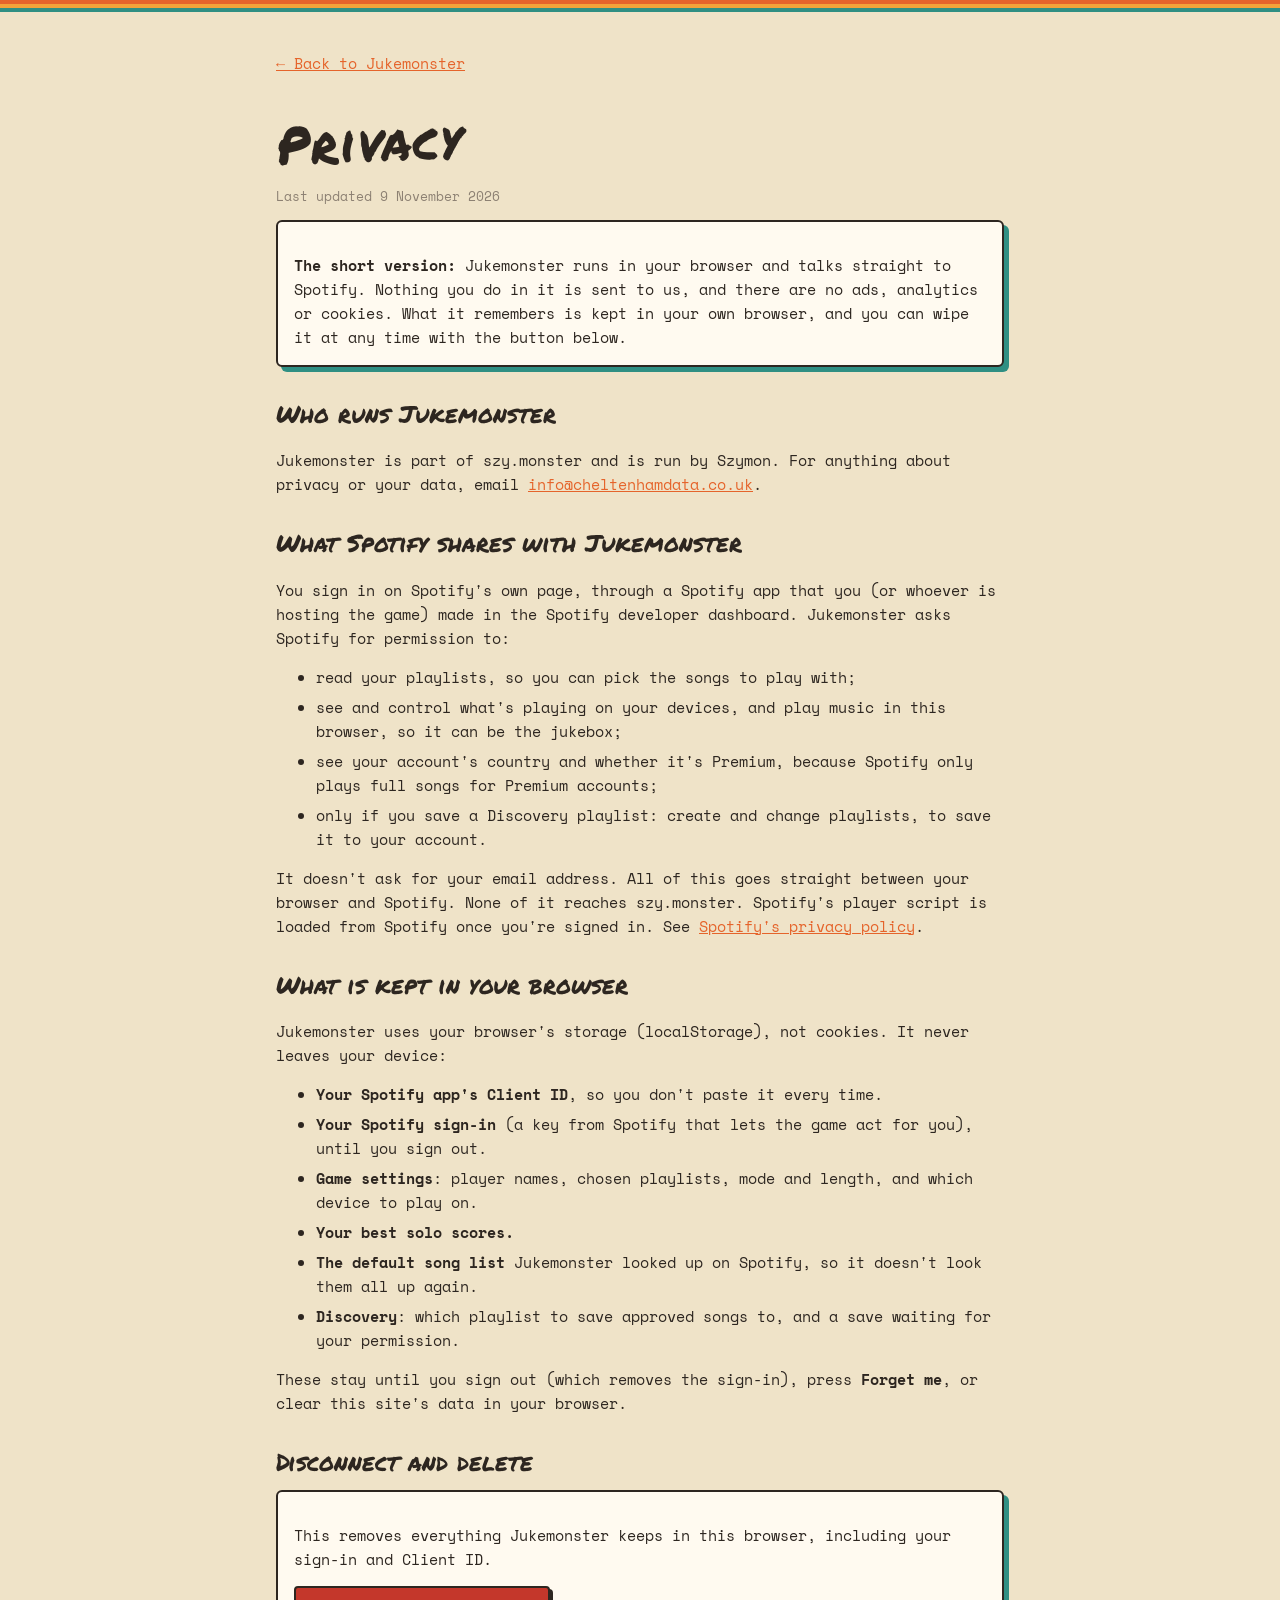
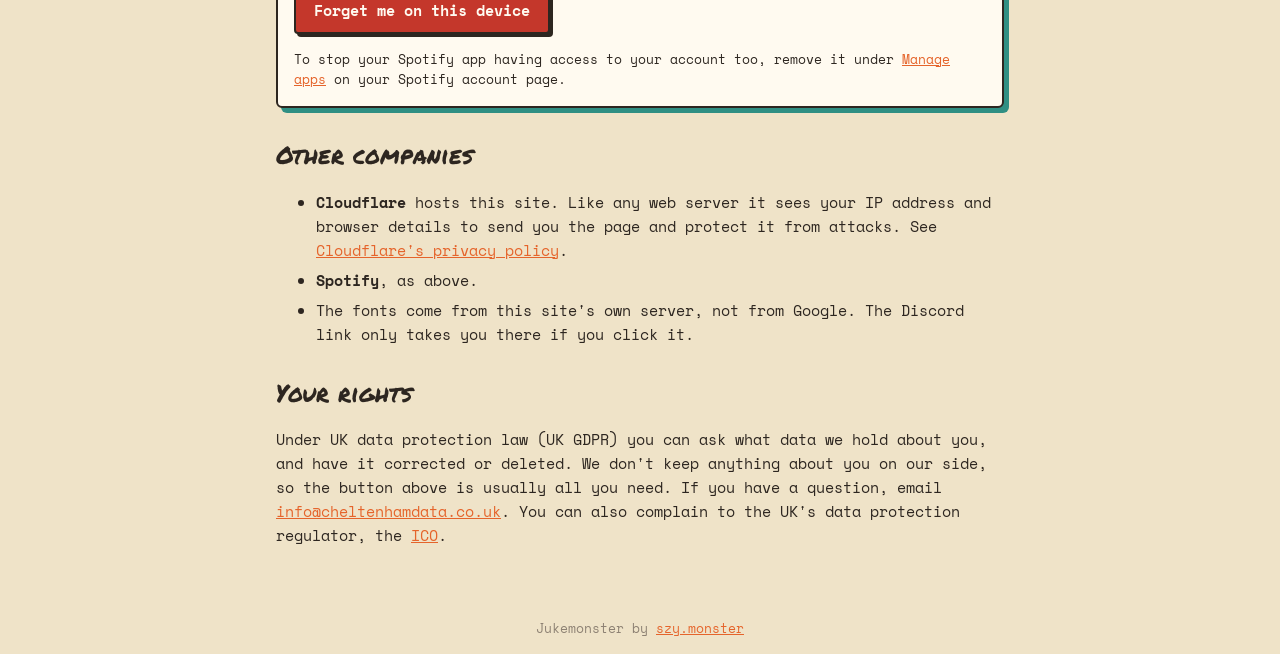
==== privacy.html @ 7ba722d0 "Meet UK privacy and Spotify developer rules: privacy page, Forget me, no Google Fonts - Add privacy." ====
<!doctype html>
<html lang="en">
<head>
  <meta charset="utf-8">
  <meta name="viewport" content="width=device-width, initial-scale=1">
  <title>Privacy · Jukemonster</title>
  <meta name="description" content="What Jukemonster keeps in your browser, what it asks Spotify for, and who to contact.">
  <link rel="stylesheet" href="fonts/fonts.css">
  <link rel="stylesheet" href="style.css">
  <style>
    .doc { width: 100%; max-width: 760px; padding: 36px 16px 40px; line-height: 1.6; }
    .doc h2 { font-family: var(--marker); font-weight: 400; font-size: 24px; margin: 28px 0 8px; }
    .doc li { margin: 6px 0; }
    .doc .panel p:last-child { margin-bottom: 0; }
  </style>
</head>
<body>
  <div class="stripes"></div>
  <main class="doc">
    <p><a href="./">← Back to Jukemonster</a></p>
    <h1 class="logo">Privacy</h1>
    <p class="muted small">Last updated 9 November 2026</p>

    <div class="panel">
      <p><strong>The short version:</strong> Jukemonster runs in your browser and talks straight to Spotify. Nothing you do in it is sent to us, and there are no ads, analytics or cookies. What it remembers is kept in your own browser, and you can wipe it at any time with the button below.</p>
    </div>

    <h2>Who runs Jukemonster</h2>
    <p>Jukemonster is part of szy.monster and is run by Szymon. For anything about privacy or your data, email <a href="mailto:info@cheltenhamdata.co.uk">info@cheltenhamdata.co.uk</a>.</p>

    <h2>What Spotify shares with Jukemonster</h2>
    <p>You sign in on Spotify's own page, through a Spotify app that you (or whoever is hosting the game) made in the Spotify developer dashboard. Jukemonster asks Spotify for permission to:</p>
    <ul>
      <li>read your playlists, so you can pick the songs to play with;</li>
      <li>see and control what's playing on your devices, and play music in this browser, so it can be the jukebox;</li>
      <li>see your account's country and whether it's Premium, because Spotify only plays full songs for Premium accounts;</li>
      <li>only if you save a Discovery playlist: create and change playlists, to save it to your account.</li>
    </ul>
    <p>It doesn't ask for your email address. All of this goes straight between your browser and Spotify. None of it reaches szy.monster. Spotify's player script is loaded from Spotify once you're signed in. See <a href="https://www.spotify.com/uk/legal/privacy-policy/">Spotify's privacy policy</a>.</p>

    <h2>What is kept in your browser</h2>
    <p>Jukemonster uses your browser's storage (localStorage), not cookies. It never leaves your device:</p>
    <ul>
      <li><strong>Your Spotify app's Client ID</strong>, so you don't paste it every time.</li>
      <li><strong>Your Spotify sign-in</strong> (a key from Spotify that lets the game act for you), until you sign out.</li>
      <li><strong>Game settings</strong>: player names, chosen playlists, mode and length, and which device to play on.</li>
      <li><strong>Your best solo scores.</strong></li>
      <li><strong>The default song list</strong> Jukemonster looked up on Spotify, so it doesn't look them all up again.</li>
      <li><strong>Discovery</strong>: which playlist to save approved songs to, and a save waiting for your permission.</li>
    </ul>
    <p>These stay until you sign out (which removes the sign-in), press <strong>Forget me</strong>, or clear this site's data in your browser.</p>

    <h2>Disconnect and delete</h2>
    <div class="panel">
      <p>This removes everything Jukemonster keeps in this browser, including your sign-in and Client ID.</p>
      <p><button type="button" class="btn danger" id="forget-btn">Forget me on this device</button> <span id="forget-done" class="muted small" hidden>Done. Everything is removed.</span></p>
      <p class="small">To stop your Spotify app having access to your account too, remove it under <a href="https://www.spotify.com/account/apps/">Manage apps</a> on your Spotify account page.</p>
    </div>

    <h2>Other companies</h2>
    <ul>
      <li><strong>Cloudflare</strong> hosts this site. Like any web server it sees your IP address and browser details to send you the page and protect it from attacks. See <a href="https://www.cloudflare.com/privacypolicy/">Cloudflare's privacy policy</a>.</li>
      <li><strong>Spotify</strong>, as above.</li>
      <li>The fonts come from this site's own server, not from Google. The Discord link only takes you there if you click it.</li>
    </ul>

    <h2>Your rights</h2>
    <p>Under UK data protection law (UK GDPR) you can ask what data we hold about you, and have it corrected or deleted. We don't keep anything about you on our side, so the button above is usually all you need. If you have a question, email <a href="mailto:info@cheltenhamdata.co.uk">info@cheltenhamdata.co.uk</a>. You can also complain to the UK's data protection regulator, the <a href="https://ico.org.uk/make-a-complaint/">ICO</a>.</p>
  </main>
  <footer class="foot muted small">Jukemonster by <a href="https://szy.monster/">szy.monster</a></footer>
  <script>
    document.getElementById("forget-btn").addEventListener("click", function () {
      if (!confirm("Remove everything Jukemonster keeps in this browser?")) return;
      [localStorage, sessionStorage].forEach(function (s) {
        try { Object.keys(s).filter(function (k) { return k.indexOf("jm_") === 0; }).forEach(function (k) { s.removeItem(k); }); } catch (e) { /* storage blocked */ }
      });
      document.getElementById("forget-done").hidden = false;
    });
  </script>
</body>
</html>
---- fonts/fonts.css ----
/* Self-hosted copies of Google Fonts (SIL Open Font License), so no visitor data goes to Google. */
/* latin */
@font-face {
  font-family: 'Permanent Marker';
  font-style: normal;
  font-weight: 400;
  font-display: swap;
  src: url(PermanentMarker-400-latin.woff2) format('woff2');
  unicode-range: U+0000-00FF, U+0131, U+0152-0153, U+02BB-02BC, U+02C6, U+02DA, U+02DC, U+0304, U+0308, U+0329, U+2000-206F, U+20AC, U+2122, U+2191, U+2193, U+2212, U+2215, U+FEFF, U+FFFD;
}
/* latin-ext */
@font-face {
  font-family: 'Space Mono';
  font-style: normal;
  font-weight: 400;
  font-display: swap;
  src: url(SpaceMono-400-latin-ext.woff2) format('woff2');
  unicode-range: U+0100-02BA, U+02BD-02C5, U+02C7-02CC, U+02CE-02D7, U+02DD-02FF, U+0304, U+0308, U+0329, U+1D00-1DBF, U+1E00-1E9F, U+1EF2-1EFF, U+2020, U+20A0-20AB, U+20AD-20C4, U+2113, U+2C60-2C7F, U+A720-A7FF;
}
/* latin */
@font-face {
  font-family: 'Space Mono';
  font-style: normal;
  font-weight: 400;
  font-display: swap;
  src: url(SpaceMono-400-latin.woff2) format('woff2');
  unicode-range: U+0000-00FF, U+0131, U+0152-0153, U+02BB-02BC, U+02C6, U+02DA, U+02DC, U+0304, U+0308, U+0329, U+2000-206F, U+20AC, U+2122, U+2191, U+2193, U+2212, U+2215, U+FEFF, U+FFFD;
}
/* latin-ext */
@font-face {
  font-family: 'Space Mono';
  font-style: normal;
  font-weight: 700;
  font-display: swap;
  src: url(SpaceMono-700-latin-ext.woff2) format('woff2');
  unicode-range: U+0100-02BA, U+02BD-02C5, U+02C7-02CC, U+02CE-02D7, U+02DD-02FF, U+0304, U+0308, U+0329, U+1D00-1DBF, U+1E00-1E9F, U+1EF2-1EFF, U+2020, U+20A0-20AB, U+20AD-20C4, U+2113, U+2C60-2C7F, U+A720-A7FF;
}
/* latin */
@font-face {
  font-family: 'Space Mono';
  font-style: normal;
  font-weight: 700;
  font-display: swap;
  src: url(SpaceMono-700-latin.woff2) format('woff2');
  unicode-range: U+0000-00FF, U+0131, U+0152-0153, U+02BB-02BC, U+02C6, U+02DA, U+02DC, U+0304, U+0308, U+0329, U+2000-206F, U+20AC, U+2122, U+2191, U+2193, U+2212, U+2215, U+FEFF, U+FFFD;
}
---- style.css ----
/* Mixtape: 80s cassette look. Cream paper, orange / amber / teal stripes, marker labels. */
:root {
  --paper: #efe3c8;
  --card: #fffaf0;
  --ink: #2d2620;
  --ink-soft: #6b6056;
  --muted: #8d8173;
  --orange: #e5642b;
  --amber: #f2a33a;
  --teal: #2f8f83;
  --tape: #3a332c;
  --tape-soft: #5b5148;
  --danger: #c4372b;
  --ok: #2f8f83;
  --p0: #e5642b;
  --p1: #2f8f83;
  --p2: #f2a33a;
  --p3: #7a5ea8;
  --p4: #c4372b;
  --p5: #4a7fb5;
  --marker: "Permanent Marker", "Comic Sans MS", cursive;
  --mono: "Space Mono", ui-monospace, Menlo, Consolas, monospace;
}

* { box-sizing: border-box; }
html, body { margin: 0; }
body {
  background: var(--paper);
  color: var(--ink);
  font-family: var(--mono);
  font-size: 15px;
  min-height: 100vh;
  display: flex;
  flex-direction: column;
  align-items: center;
}
a { color: var(--orange); }
.hidden { display: none !important; }
.stripes { position: absolute; top: 0; left: 0; right: 0; height: 12px; z-index: 5; background: linear-gradient(var(--orange) 0 33%, var(--amber) 33% 66%, var(--teal) 66%); }

.screen { width: 100%; max-width: 760px; padding: 36px 16px 16px; flex: 1; }
.wide-screen { max-width: 1240px; }
.center-col { display: flex; flex-direction: column; align-items: center; gap: 14px; text-align: center; }
.center { text-align: center; justify-content: center; }

.logo { font-family: var(--marker); font-weight: 400; color: var(--ink); margin: 0; font-size: clamp(36px, 9vw, 52px); transform: rotate(-2deg); letter-spacing: 1px; }
.small-logo { font-size: 26px; }
.sub { color: var(--ink-soft); margin: 4px 0; }
.muted { color: var(--muted); }
.small { font-size: 13px; }
.label { font-weight: 700; font-size: 13px; min-width: 80px; text-transform: uppercase; letter-spacing: 1px; }
.setup-head { text-align: center; margin-bottom: 18px; }

.panel { background: var(--card); border: 2px solid var(--ink); border-radius: 6px; padding: 16px; margin-bottom: 18px; box-shadow: 5px 5px 0 var(--teal); }
.step { font-family: var(--marker); font-weight: 400; font-size: 22px; margin: 0 0 12px; display: flex; align-items: center; gap: 10px; }
.step > span:first-child { display: inline-grid; place-items: center; width: 30px; height: 30px; border-radius: 50%; background: var(--orange); color: var(--card); font-size: 16px; flex: none; }
.row { display: flex; align-items: center; gap: 10px; flex-wrap: wrap; margin: 12px 0; }

.btn {
  font: inherit; font-weight: 700; font-size: 15px; color: var(--ink);
  background: var(--card); border: 2px solid var(--ink); border-radius: 4px;
  padding: 10px 18px; cursor: pointer; transition: transform .1s, box-shadow .1s, background .1s;
  box-shadow: 3px 3px 0 var(--ink);
}
.btn:hover:not(:disabled) { transform: translate(-1px, -1px); box-shadow: 4px 4px 0 var(--ink); }
.btn:active:not(:disabled) { transform: translate(2px, 2px); box-shadow: 1px 1px 0 var(--ink); }
.btn.primary { background: var(--orange); color: var(--card); }
.btn.teal { background: var(--teal); color: var(--card); }
.btn.danger { background: var(--danger); color: var(--card); }
.btn:disabled { opacity: .4; cursor: default; box-shadow: none; }
.btn.wide { min-width: 260px; }
.big-btn { min-width: 180px; padding: 13px 22px; font-size: 17px; }
.small-btn { padding: 7px 12px; font-size: 13px; }
.tiny { padding: 5px 11px; font-size: 13px; box-shadow: 2px 2px 0 var(--ink); }
.btn.selected, .btn.toggle.active { background: var(--amber); }

.seg { display: flex; gap: 10px; flex-wrap: wrap; }
.seg .btn { min-width: 48px; }
.big-seg .btn { flex: 1; min-width: 140px; font-family: var(--marker); font-weight: 400; font-size: 22px; padding: 12px; }
.indent { margin: 4px 0 0 34px; }

.modes { display: grid; grid-template-columns: repeat(auto-fill, minmax(200px, 1fr)); gap: 12px; }
.mode-card { text-align: left; font: inherit; color: var(--ink); background: var(--card); border: 2px solid var(--ink); border-left: 10px solid var(--c, var(--orange)); border-radius: 4px; padding: 12px; cursor: pointer; box-shadow: 3px 3px 0 var(--ink); transition: transform .1s; }
.mode-card:hover { transform: translate(-1px, -1px); }
.mode-card b { display: block; font-family: var(--marker); font-weight: 400; font-size: 20px; margin-bottom: 4px; }
.mode-card span { font-size: 12px; color: var(--ink-soft); }
.mode-card.selected { background: #ffe9c7; box-shadow: 4px 4px 0 var(--orange); }

.player-row { display: flex; gap: 10px; align-items: center; margin: 10px 0; flex-wrap: wrap; }
.player-row .stripe { width: 8px; align-self: stretch; border-radius: 2px; flex: none; }
.player-row input, select {
  font: inherit; font-size: 14px; color: var(--ink); background: var(--card);
  border: 2px solid var(--ink); border-radius: 4px; padding: 9px 10px; min-width: 0;
}
.player-row input:focus, select:focus { outline: 3px solid var(--amber); outline-offset: 1px; }
.player-row .name { flex: 0 0 150px; }
.player-row select { flex: 1 1 220px; }
.player-row .info { flex-basis: 100%; margin-left: 18px; font-size: 12px; color: var(--muted); min-height: 1em; }
.player-row .info.ok { color: var(--ok); }
.player-row .info.err { color: var(--danger); }
select { flex: 1; max-width: 100%; }
@media (max-width: 560px) { .player-row .name { flex: 1 1 calc(100% - 18px); } .player-row select { margin-left: 18px; } }

.check { display: flex; align-items: center; gap: 10px; margin: 12px 0; cursor: pointer; }
.check input { position: absolute; opacity: 0; pointer-events: none; }
.check span { width: 24px; height: 24px; border: 2px solid var(--ink); border-radius: 4px; background: var(--card); position: relative; flex: none; }
.check input:checked + span { background: var(--teal); }
.check input:checked + span::after { content: "✓"; position: absolute; inset: 0; display: grid; place-items: center; color: var(--card); font-weight: 700; }
.check input:focus-visible + span { outline: 3px solid var(--amber); }

.status { min-height: 1.3em; font-size: 14px; color: var(--ink-soft); margin: 8px 0; }
.status.ok { color: var(--ok); }
.status.warn { color: #a9671a; }
.status.err { color: var(--danger); }
.own-app { max-width: 470px; text-align: left; font-size: 14px; color: var(--ink-soft); }
.own-app summary { cursor: pointer; text-align: center; font-weight: 600; color: var(--ink); }
.own-app ol { padding-left: 22px; margin: 8px 0; }
.own-app li { margin: 5px 0; }
.own-app code { background: var(--card); border: 1px solid var(--muted); border-radius: 3px; padding: 1px 4px; word-break: break-all; }
.own-row { display: flex; gap: 8px; }
#own-using:empty { display: none; }
.own-row input { flex: 1; min-width: 0; font: inherit; font-size: 14px; color: var(--ink); background: var(--card); border: 2px solid var(--ink); border-radius: 4px; padding: 7px 10px; }
.own-row input:focus { outline: 3px solid var(--amber); outline-offset: 1px; }
.browser-note { font-size: 14px; font-weight: 600; color: #a9671a; margin: 8px 0; }
.stage .status:empty, .stage p.muted:empty { display: none; }

/* Cassette */
.cassette { width: 230px; height: 140px; background: var(--tape); border-radius: 10px; padding: 11px; margin: 0 auto; box-shadow: inset 0 0 0 3px #2a241f; }
.cassette.big { width: 270px; height: 165px; }
.cassette .label { background: var(--card); border-radius: 4px; height: 42px; font-family: var(--marker); font-size: 17px; padding: 6px 10px; text-align: left; border-bottom: 9px solid; border-image: linear-gradient(90deg, var(--orange), var(--amber), var(--teal)) 1; overflow: hidden; white-space: nowrap; text-overflow: ellipsis; }
.cassette.big .label { height: 50px; font-size: 20px; }
.cassette .reels { display: flex; justify-content: space-around; margin-top: 16px; background: var(--tape-soft); border-radius: 30px; padding: 7px 18px; }
.cassette.big .reels { margin-top: 22px; }
.cassette .reels i { width: 38px; height: 38px; border-radius: 50%; background: repeating-conic-gradient(var(--card) 0 20deg, var(--tape) 20deg 60deg); border: 4px solid var(--card); }
.spin-reels .reels i { animation: spin 2s linear infinite; }
.paused .reels i { animation-play-state: paused; }
@keyframes spin { to { transform: rotate(360deg); } }

/* Play screen */
.topbar { display: flex; align-items: center; gap: 14px; flex-wrap: wrap; margin-bottom: 14px; }
.topbar .small-logo { margin-right: auto; }
.mode-name { font-family: var(--marker); font-size: 20px; color: var(--orange); }
.deck-label { font-size: 13px; }

.scoreboard { display: flex; justify-content: center; gap: 10px; flex-wrap: wrap; margin-bottom: 16px; }
.score { font: inherit; color: var(--ink); background: var(--card); border: 2px solid var(--ink); border-radius: 4px; padding: 6px 14px; min-width: 110px; display: flex; flex-direction: column; align-items: center; border-top: 6px solid var(--c); }
.score b { font-family: var(--marker); font-weight: 400; font-size: 19px; }
.score span { font-size: 13px; }
.score.active { background: var(--amber); box-shadow: 3px 3px 0 var(--ink); }
button.score { cursor: pointer; }
.score.pop { animation: pop .25s ease-out; }
@keyframes pop { from { transform: scale(1.12); } to { transform: scale(1); } }

.play-grid { display: flex; justify-content: center; }
.play-grid.with-timelines { display: grid; grid-template-columns: 400px 1fr; gap: 28px; align-items: start; }
@media (max-width: 900px) {
  .play-grid.with-timelines { grid-template-columns: 1fr; }
  .tl.active { order: -1; } /* your timeline right under the controls on phones */
}
.stage { display: flex; flex-direction: column; align-items: center; gap: 12px; width: 100%; max-width: 420px; margin: 0 auto; }
.turn-line { margin: 0; min-height: 1.4em; text-align: center; }
.turn-line b { font-family: var(--marker); font-weight: 400; font-size: 19px; color: var(--orange); }

.ref-card { display: flex; align-items: baseline; gap: 10px; background: var(--card); border: 2px solid var(--ink); border-left: 8px solid var(--teal); border-radius: 4px; padding: 6px 12px; max-width: 100%; }
.ref-label { font-size: 11px; text-transform: uppercase; letter-spacing: 1px; color: var(--muted); }
.ref-card b { font-family: var(--marker); font-weight: 400; font-size: 20px; }
.ref-card span#ref-title { font-size: 13px; overflow: hidden; text-overflow: ellipsis; white-space: nowrap; }

.card-wrap { perspective: 1000px; display: flex; justify-content: center; width: 100%; }
.card { width: 320px; max-width: 100%; height: 280px; position: relative; transform-style: preserve-3d; transition: transform .45s ease-in-out; }
.card.flipped { transform: rotateY(180deg); }
.face { position: absolute; inset: 0; background: var(--card); border: 2px solid var(--ink); border-radius: 8px; box-shadow: 5px 5px 0 var(--teal); backface-visibility: hidden; display: flex; flex-direction: column; align-items: center; justify-content: center; padding: 16px; text-align: center; }
.back { transform: rotateY(180deg); }
.empty-text { color: var(--muted); max-width: 220px; }
.np { font-weight: 700; letter-spacing: 3px; margin: 14px 0 4px; }
.result { font-family: var(--marker); font-size: 24px; min-height: 0; margin-bottom: 6px; }
.result.ok { color: var(--ok); }
.result.err { color: var(--danger); }
.date { font-family: var(--marker); font-size: 42px; line-height: 1.1; margin-bottom: 14px; }
.title { font-size: 17px; font-weight: 700; margin-bottom: 6px; overflow-wrap: anywhere; }
.artist { font-size: 14px; color: var(--ink-soft); overflow-wrap: anywhere; }
.extra { margin-top: 12px; font-size: 13px; color: var(--ink-soft); }
.extra b { color: var(--ink); }

.bar { width: 300px; max-width: 100%; height: 14px; border: 2px solid var(--ink); background: var(--card); margin: 8px auto; overflow: hidden; }
#bar-fill { height: 100%; width: 0; background: repeating-linear-gradient(90deg, var(--orange) 0 8px, var(--amber) 8px 16px); }

.controls { display: flex; justify-content: center; gap: 12px; flex-wrap: wrap; }
.controls .btn { min-width: 140px; padding: 12px 18px; font-size: 16px; }
.controls .snip { min-width: 0; flex: 1 1 70px; padding: 10px 8px; }
.controls .snip small { display: block; font-size: 11px; font-weight: 400; }
.controls .guess { border-left: 8px solid var(--c); }
.controls .break { flex-basis: 100%; height: 0; }
/* Wider than the stage on big screens, so all 5 covers fit in one row. */
.album-grid { flex-basis: 100%; width: min(700px, calc(100vw - 32px)); display: grid; grid-template-columns: repeat(auto-fit, minmax(100px, 1fr)); gap: 10px; }
.album-choice { display: flex; flex-direction: column; gap: 6px; padding: 6px; font: inherit; font-size: 13px; line-height: 1.25; text-align: left; color: var(--ink); background: var(--card); border: 2px solid var(--ink); border-radius: 6px; box-shadow: 3px 3px 0 var(--ink); cursor: pointer; }
.album-choice:hover:not(:disabled) { transform: translate(-1px, -1px); box-shadow: 4px 4px 0 var(--ink); }
.album-choice:focus-visible { outline: 3px solid var(--amber); outline-offset: 1px; }
.album-choice:disabled { cursor: default; }
.album-choice img { width: 100%; aspect-ratio: 1; object-fit: cover; border-radius: 3px; background: var(--tape-soft); }
.album-choice.right { outline: 4px solid var(--ok); outline-offset: 1px; }
.album-choice.wrong { outline: 4px solid var(--danger); outline-offset: 1px; }
.album-choice:disabled:not(.right):not(.wrong) { opacity: .55; }

/* Timelines */
.timelines { display: flex; flex-direction: column; gap: 14px; min-width: 0; }
.tl { background: var(--card); border: 2px solid var(--ink); border-radius: 6px; padding: 12px 14px; }
.tl.active { box-shadow: 5px 5px 0 var(--orange); }
.tl-head { display: flex; gap: 10px; align-items: baseline; margin-bottom: 8px; flex-wrap: wrap; }
.tl-head b { font-family: var(--marker); font-weight: 400; font-size: 21px; }
.tl-head span { font-size: 13px; }
.tl-cards { display: flex; flex-wrap: wrap; gap: 8px; align-items: stretch; }
.chip { width: 92px; min-height: 86px; padding: 6px 6px 6px 8px; background: var(--card); border: 2px solid var(--ink); border-left: 7px solid var(--c); border-radius: 4px; display: flex; flex-direction: column; gap: 2px; text-align: left; }
.chip b { font-family: var(--marker); font-weight: 400; font-size: 19px; }
.chip .t { font-size: 11px; line-height: 1.25; overflow-wrap: anywhere; }
.chip .a { font-size: 10px; color: var(--muted); overflow-wrap: anywhere; }
.chip.new { background: #ffe9c7; animation: pop .3s ease-out; }
.slot { width: 34px; min-height: 86px; font: inherit; font-weight: 700; font-size: 18px; color: var(--ink); background: transparent; border: 2px dashed var(--ink); border-radius: 4px; cursor: pointer; padding: 0; }
.slot:hover { background: #ffe9c7; }
.slot.sel { background: var(--teal); color: var(--card); border-style: solid; }

/* Game over */
.end-list { list-style: none; padding: 0; margin: 10px 0 18px; width: 100%; max-width: 420px; display: flex; flex-direction: column; gap: 10px; }
.end-list li { display: flex; align-items: center; gap: 12px; background: var(--card); border: 2px solid var(--ink); border-left: 10px solid var(--c); border-radius: 4px; padding: 10px 14px; text-align: left; }
.end-list li:first-child { background: #ffe9c7; box-shadow: 4px 4px 0 var(--orange); }
.end-list .pos { font-family: var(--marker); font-size: 24px; width: 30px; }
.end-list .who { font-family: var(--marker); font-size: 20px; flex: 1; }

#fade { position: fixed; inset: 0; background: var(--paper); opacity: 0; pointer-events: none; transition: opacity .3s; z-index: 10; }
#fade.on { opacity: 1; }
.foot { padding: 16px; }
.foot .discord-link { color: var(--teal); font-weight: 700; }

/* Guess the Song: type a guess, pick from the matches */
.guess-box { max-width: 460px; margin: 14px auto 0; }
.guess-box input { width: 100%; font: inherit; font-size: 16px; color: var(--ink); background: var(--card); border: 2px solid var(--ink); border-radius: 4px; padding: 10px 12px; box-sizing: border-box; }
.guess-box input:focus { outline: 3px solid var(--amber); outline-offset: 1px; }
.guess-box input:disabled { opacity: .55; }
.guess-list { list-style: none; margin: 6px 0 0; padding: 0; }
.guess-list:empty { display: none; }
.guess-list button { display: block; width: 100%; text-align: left; font: inherit; font-size: 14px; color: var(--ink); background: var(--card); border: 2px solid var(--ink); border-top-width: 0; padding: 8px 12px; cursor: pointer; }
.guess-list li:first-child button { border-top-width: 2px; }
.guess-list button:hover, .guess-list button:focus-visible { background: var(--amber); outline: none; }
.guess-list .a { color: var(--muted); }
.safe-note { border-left: 3px solid var(--teal); padding-left: 10px; overflow-wrap: anywhere; }

/* King of the Hill */
.koth-side { flex: 1 1 200px; display: flex; flex-direction: column; gap: 6px; align-items: stretch; max-width: 280px; }
.controls .koth-pick { border-left: 8px solid var(--c); min-height: 110px; display: flex; flex-direction: column; justify-content: center; gap: 4px; }
.koth-pick b { font-family: var(--marker); font-weight: 400; font-size: 22px; line-height: 1.15; overflow-wrap: anywhere; }
.koth-pick small { font-size: 12px; font-weight: 400; color: var(--muted); }
.koth-vs { align-self: center; font-family: var(--marker); font-size: 22px; }
.bracket { margin: 0; padding-left: 22px; display: flex; flex-direction: column; gap: 4px; font-size: 13px; }
.bracket li.now { font-weight: 700; background: #ffe9c7; border-radius: 3px; }
.bracket i { color: var(--muted); font-style: normal; }
.bracket .won { color: var(--ok); font-weight: 700; }
.bracket .lost { color: var(--muted); text-decoration: line-through; }
@media (max-width: 560px) { .koth-vs { flex-basis: 100%; text-align: center; } .koth-side { max-width: none; } }

/* Share card on the results screen */
.share { width: 100%; max-width: 420px; margin: 0 0 18px; }
.share-text { font-family: var(--mono); font-size: 12px; line-height: 1.35; text-align: left; background: var(--card); border: 2px dashed var(--ink); border-radius: 4px; padding: 12px; margin: 0 0 10px; overflow-x: auto; white-space: pre; }
.play-help { margin: 10px 0; }
.koth-undo { flex-basis: 100%; display: flex; justify-content: flex-end; margin-bottom: -6px; }
.controls .koth-undo .link-btn { min-width: 0; background: none; border: 0; box-shadow: none; padding: 2px 4px; font-size: 13px; color: var(--muted); text-decoration: underline; cursor: pointer; }
.controls .disc-pick { flex: 1 1 100%; max-width: 560px; min-width: 0; border-left: 8px solid var(--c); display: flex; flex-direction: column; align-items: flex-start; gap: 2px; text-align: left; }
.disc-pick b { font-family: var(--marker); font-weight: 400; font-size: 19px; line-height: 1.15; overflow-wrap: anywhere; }
.disc-pick small { font-size: 12px; font-weight: 400; color: var(--muted); }
.disc-more { flex-basis: 100%; display: flex; justify-content: center; gap: 10px; }
#save-row { text-align: center; margin: 10px 0; }
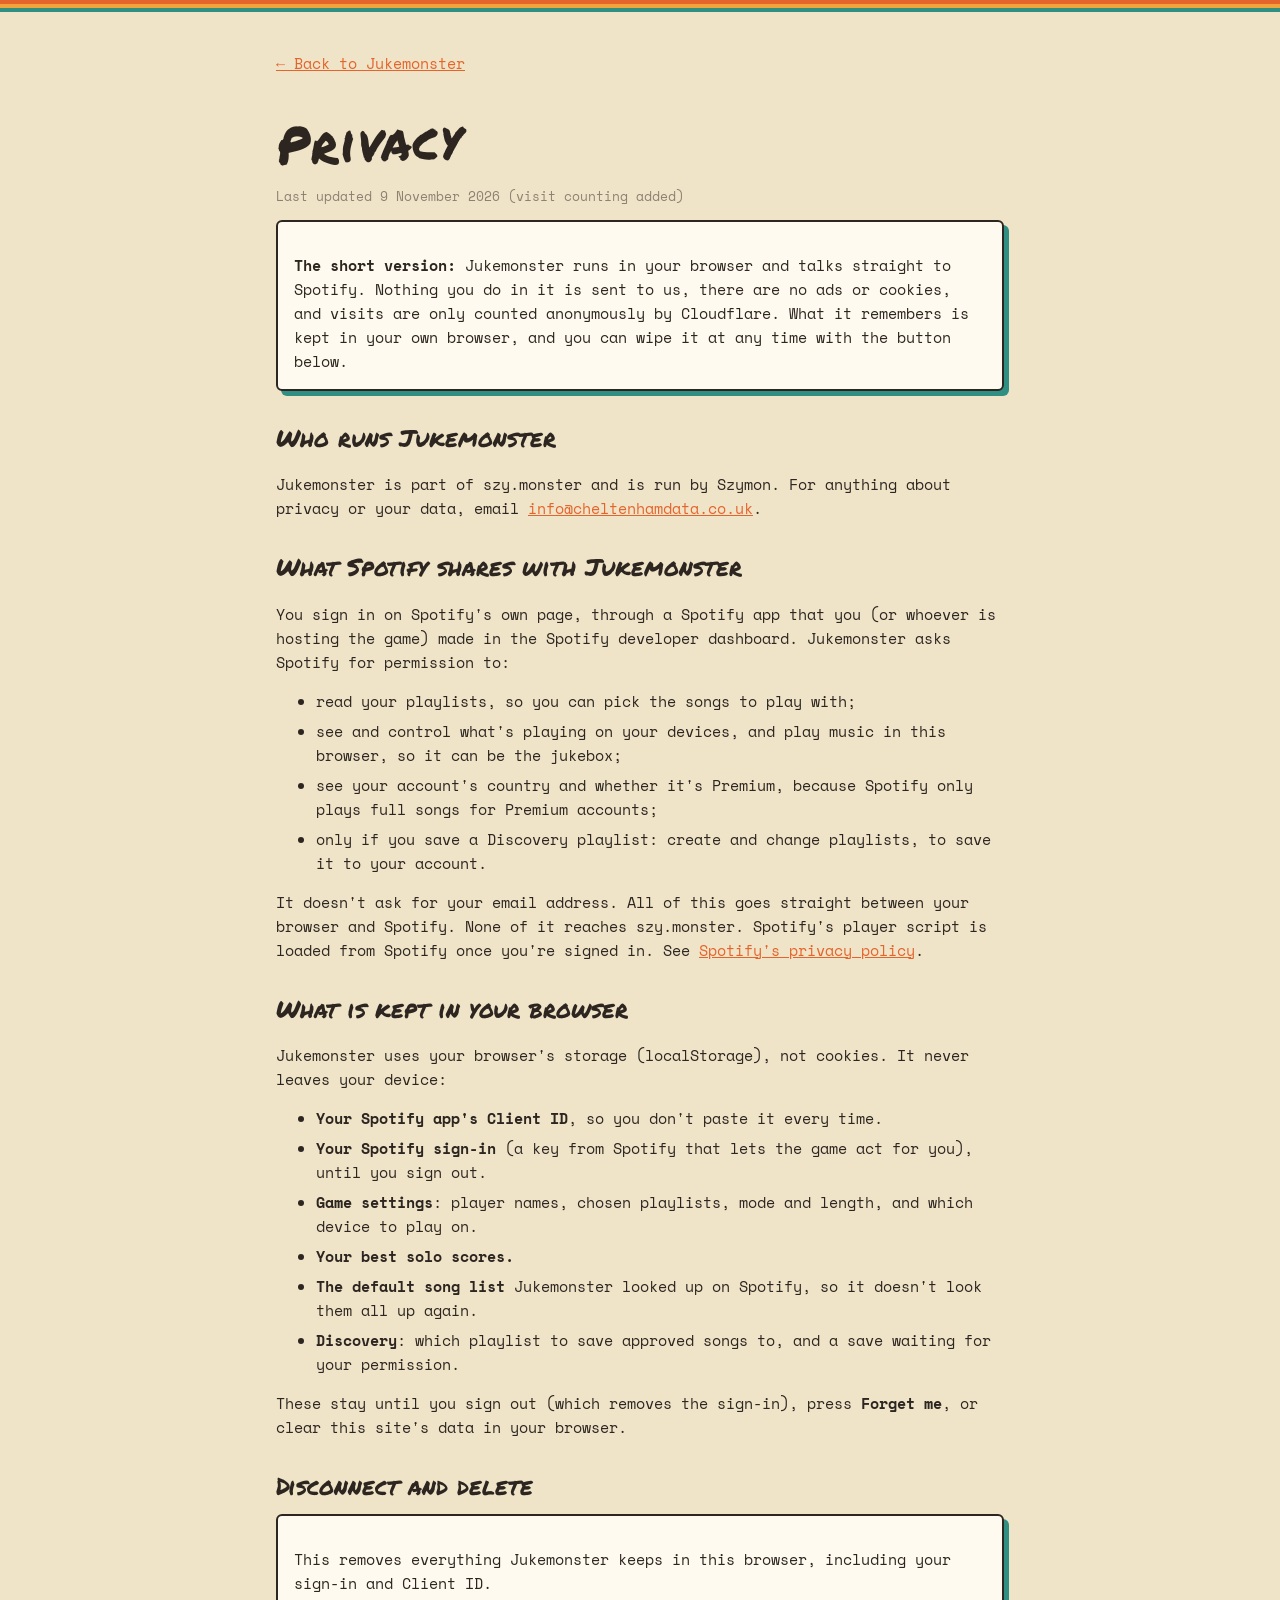
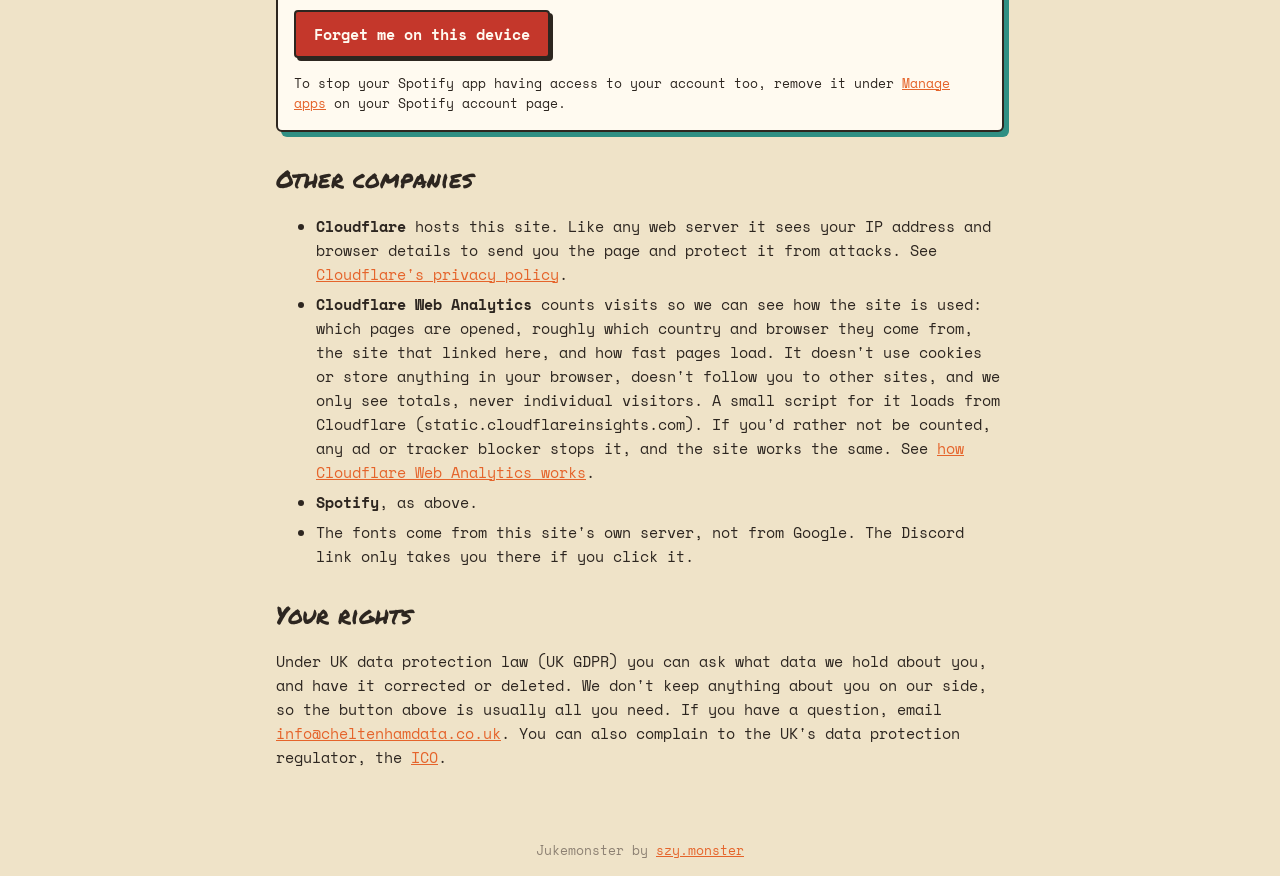
==== commit b0c45b51: "Privacy page: say that Cloudflare Web Analytics counts visits Cloudflare Web Analytics (automatic se" ====
--- a/privacy.html
+++ b/privacy.html
@@ -19,10 +19,10 @@
   <main class="doc">
     <p><a href="./">← Back to Jukemonster</a></p>
     <h1 class="logo">Privacy</h1>
-    <p class="muted small">Last updated 9 November 2026</p>
+    <p class="muted small">Last updated 9 November 2026 (visit counting added)</p>
 
     <div class="panel">
-      <p><strong>The short version:</strong> Jukemonster runs in your browser and talks straight to Spotify. Nothing you do in it is sent to us, and there are no ads, analytics or cookies. What it remembers is kept in your own browser, and you can wipe it at any time with the button below.</p>
+      <p><strong>The short version:</strong> Jukemonster runs in your browser and talks straight to Spotify. Nothing you do in it is sent to us, there are no ads or cookies, and visits are only counted anonymously by Cloudflare. What it remembers is kept in your own browser, and you can wipe it at any time with the button below.</p>
     </div>
 
     <h2>Who runs Jukemonster</h2>
@@ -60,6 +60,7 @@
     <h2>Other companies</h2>
     <ul>
       <li><strong>Cloudflare</strong> hosts this site. Like any web server it sees your IP address and browser details to send you the page and protect it from attacks. See <a href="https://www.cloudflare.com/privacypolicy/">Cloudflare's privacy policy</a>.</li>
+      <li><strong>Cloudflare Web Analytics</strong> counts visits so we can see how the site is used: which pages are opened, roughly which country and browser they come from, the site that linked here, and how fast pages load. It doesn't use cookies or store anything in your browser, doesn't follow you to other sites, and we only see totals, never individual visitors. A small script for it loads from Cloudflare (static.cloudflareinsights.com). If you'd rather not be counted, any ad or tracker blocker stops it, and the site works the same. See <a href="https://www.cloudflare.com/web-analytics/">how Cloudflare Web Analytics works</a>.</li>
       <li><strong>Spotify</strong>, as above.</li>
       <li>The fonts come from this site's own server, not from Google. The Discord link only takes you there if you click it.</li>
     </ul>
